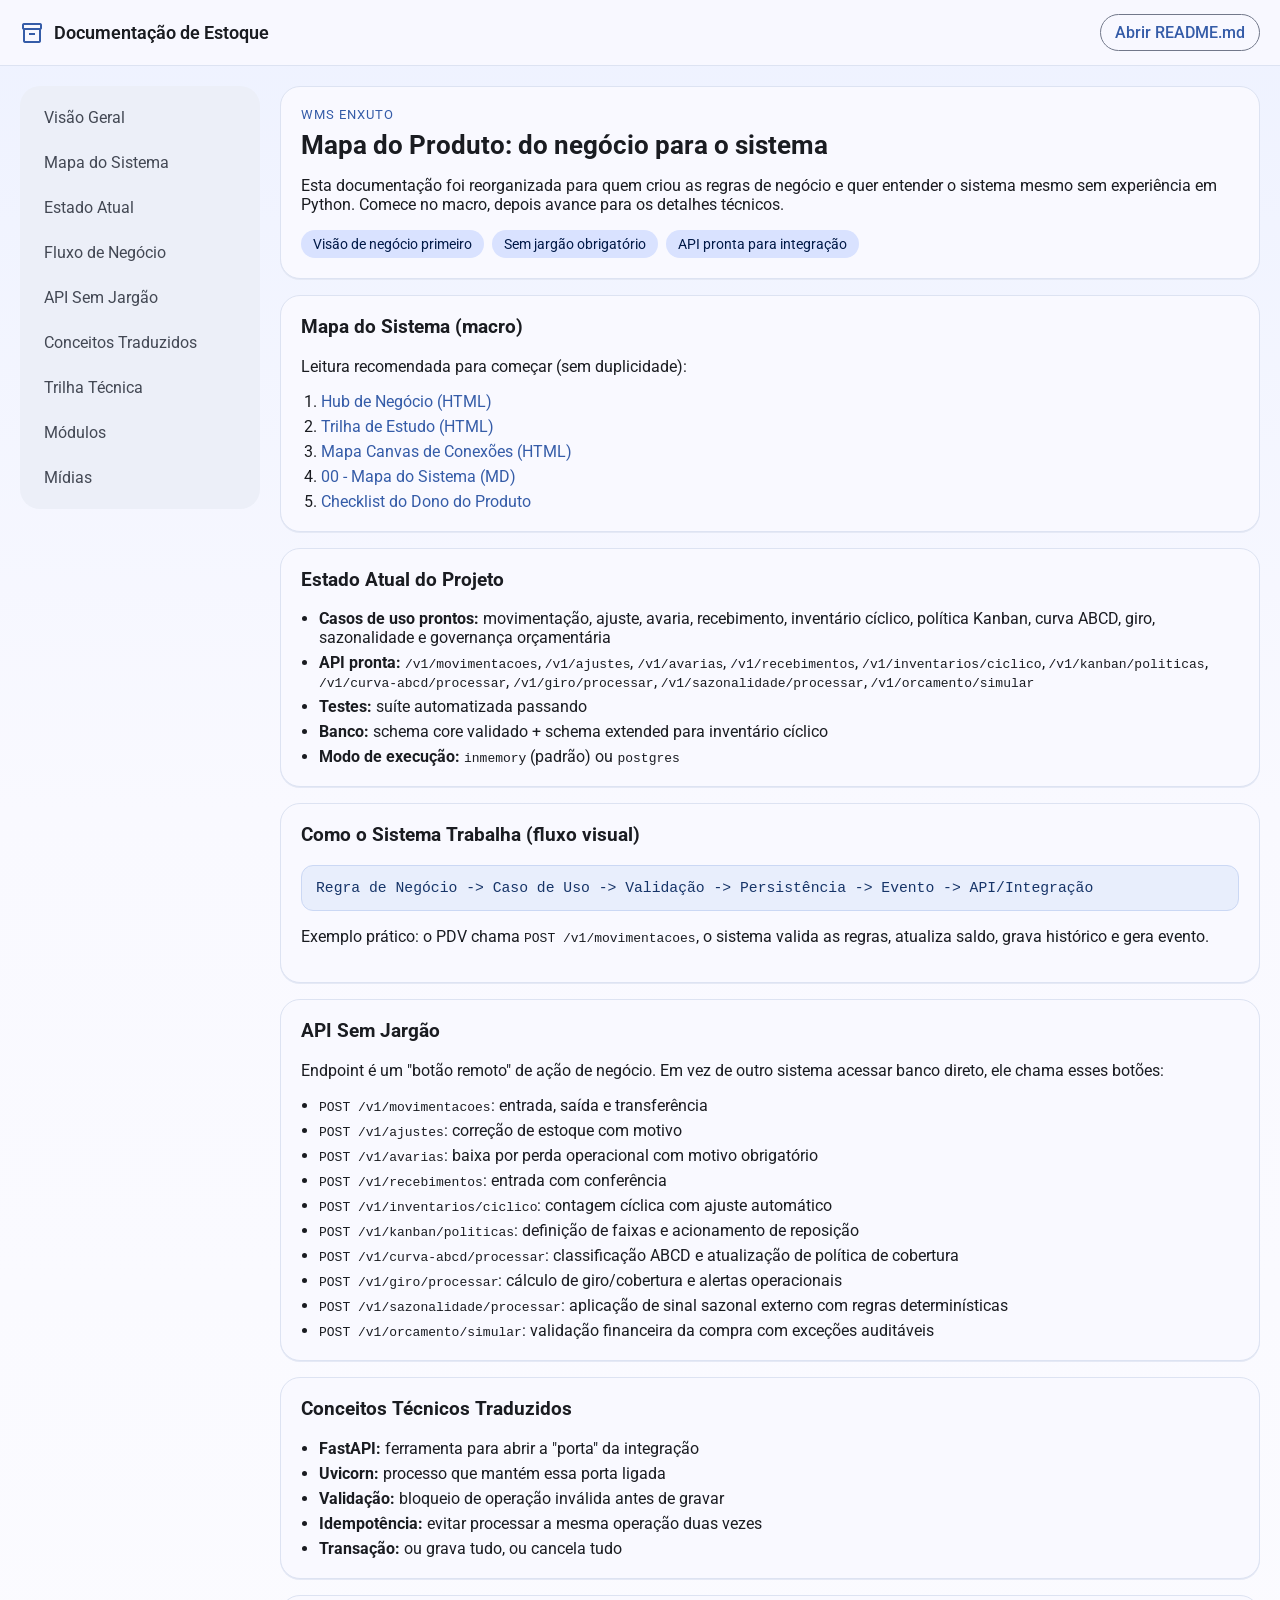
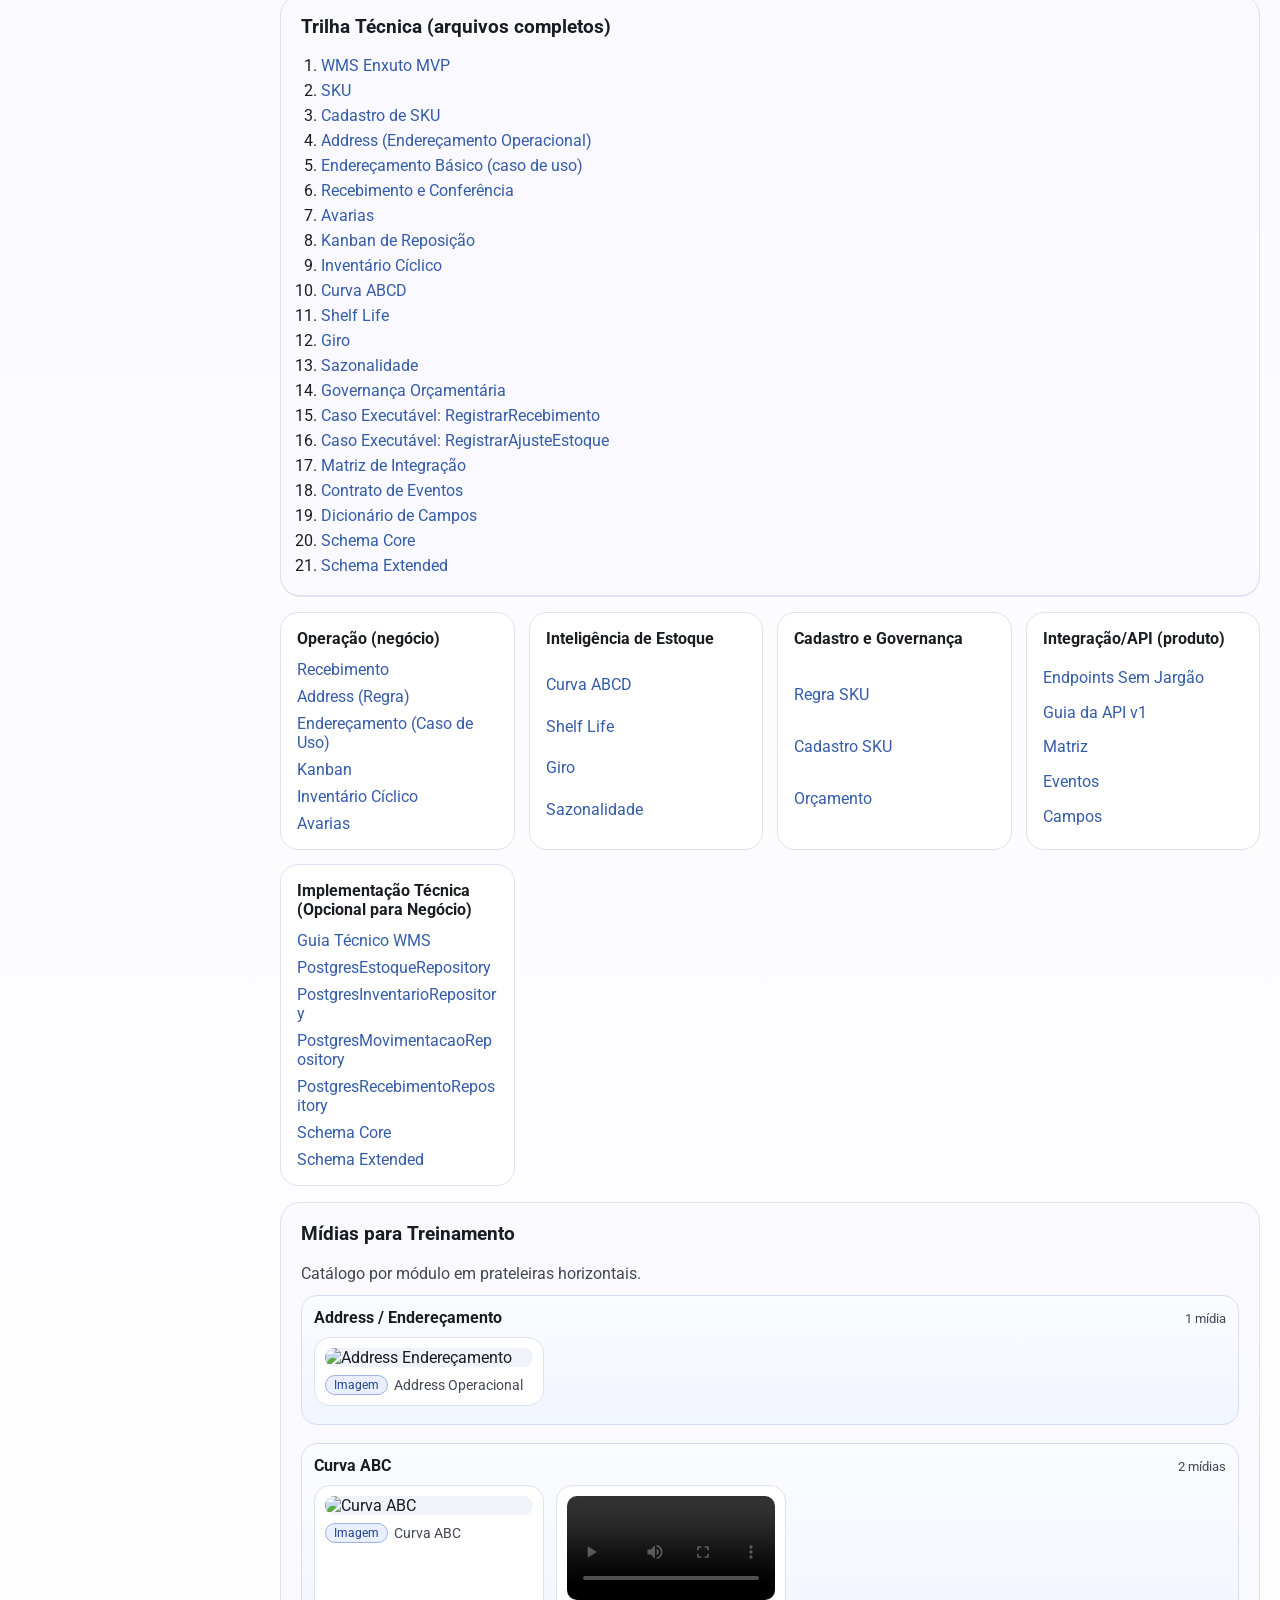
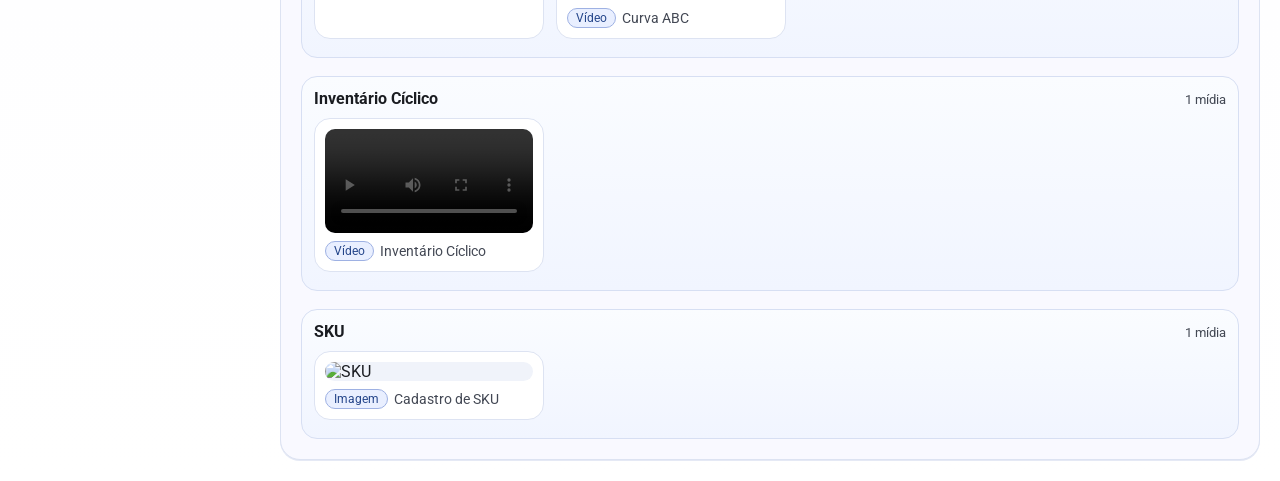
==== WMS/index.html @ b36e960f "chore: migrate repository root to monorepo Jade-stock" ====
<!doctype html>
<html lang="pt-BR">
  <head>
    <meta charset="UTF-8" />
    <meta name="viewport" content="width=device-width, initial-scale=1.0" />
    <title>Docs Estoque | WMS Enxuto</title>
    <link rel="preconnect" href="https://fonts.googleapis.com" />
    <link rel="preconnect" href="https://fonts.gstatic.com" crossorigin />
    <link
      href="https://fonts.googleapis.com/css2?family=Roboto:wght@400;500;700&family=Material+Symbols+Outlined"
      rel="stylesheet"
    />
    <link rel="stylesheet" href="styles.css" />
  </head>
  <body>
    <header class="top-app-bar">
      <div class="title-wrap">
        <span class="material-symbols-outlined">inventory_2</span>
        <h1>Documentação de Estoque</h1>
      </div>
      <a class="btn-outline" href="./README.md">Abrir README.md</a>
    </header>

    <div class="layout">
      <aside class="side-nav">
        <a href="#visao-geral">Visão Geral</a>
        <a href="#mapa-sistema">Mapa do Sistema</a>
        <a href="#estado-atual">Estado Atual</a>
        <a href="#fluxo-negocio">Fluxo de Negócio</a>
        <a href="#api-sem-jargao">API Sem Jargão</a>
        <a href="#conceitos">Conceitos Traduzidos</a>
        <a href="#trilha">Trilha Técnica</a>
        <a href="#modulos">Módulos</a>
        <a href="#midias">Mídias</a>
      </aside>

      <main class="content">
        <section id="visao-geral" class="surface">
          <p class="eyebrow">WMS Enxuto</p>
          <h2>Mapa do Produto: do negócio para o sistema</h2>
          <p>
            Esta documentação foi reorganizada para quem criou as regras de
            negócio e quer entender o sistema mesmo sem experiência em Python.
            Comece no macro, depois avance para os detalhes técnicos.
          </p>
          <div class="chip-row">
            <span class="chip">Visão de negócio primeiro</span>
            <span class="chip">Sem jargão obrigatório</span>
            <span class="chip">API pronta para integração</span>
          </div>
        </section>

        <section id="mapa-sistema" class="surface">
          <h3>Mapa do Sistema (macro)</h3>
          <p>Leitura recomendada para começar (sem duplicidade):</p>
          <ol class="reading-list">
            <li><a href="./docs_negocio/index.html">Hub de Negócio (HTML)</a></li>
            <li><a href="./docs_negocio/trilha_estudo.html">Trilha de Estudo (HTML)</a></li>
            <li><a href="./docs_negocio/mapa_canvas_conexoes.html">Mapa Canvas de Conexões (HTML)</a></li>
            <li><a href="./docs_negocio/00_mapa_sistema.md">00 - Mapa do Sistema (MD)</a></li>
            <li><a href="./docs_negocio/05_guia_de_perguntas_do_dono_do_produto.md">Checklist do Dono do Produto</a></li>
          </ol>
        </section>

        <section id="estado-atual" class="surface">
          <h3>Estado Atual do Projeto</h3>
          <ul class="plain-list">
            <li><strong>Casos de uso prontos:</strong> movimentação, ajuste, avaria, recebimento, inventário cíclico, política Kanban, curva ABCD, giro, sazonalidade e governança orçamentária</li>
            <li><strong>API pronta:</strong> <code>/v1/movimentacoes</code>, <code>/v1/ajustes</code>, <code>/v1/avarias</code>, <code>/v1/recebimentos</code>, <code>/v1/inventarios/ciclico</code>, <code>/v1/kanban/politicas</code>, <code>/v1/curva-abcd/processar</code>, <code>/v1/giro/processar</code>, <code>/v1/sazonalidade/processar</code>, <code>/v1/orcamento/simular</code></li>
            <li><strong>Testes:</strong> suíte automatizada passando</li>
            <li><strong>Banco:</strong> schema core validado + schema extended para inventário cíclico</li>
            <li><strong>Modo de execução:</strong> <code>inmemory</code> (padrão) ou <code>postgres</code></li>
          </ul>
        </section>

        <section id="fluxo-negocio" class="surface">
          <h3>Como o Sistema Trabalha (fluxo visual)</h3>
          <pre class="flow-diagram">Regra de Negócio -> Caso de Uso -> Validação -> Persistência -> Evento -> API/Integração</pre>
          <p>
            Exemplo prático: o PDV chama <code>POST /v1/movimentacoes</code>,
            o sistema valida as regras, atualiza saldo, grava histórico e gera evento.
          </p>
        </section>

        <section id="api-sem-jargao" class="surface">
          <h3>API Sem Jargão</h3>
          <p>
            Endpoint é um "botão remoto" de ação de negócio. Em vez de outro
            sistema acessar banco direto, ele chama esses botões:
          </p>
          <ul class="plain-list">
            <li><code>POST /v1/movimentacoes</code>: entrada, saída e transferência</li>
            <li><code>POST /v1/ajustes</code>: correção de estoque com motivo</li>
            <li><code>POST /v1/avarias</code>: baixa por perda operacional com motivo obrigatório</li>
            <li><code>POST /v1/recebimentos</code>: entrada com conferência</li>
            <li><code>POST /v1/inventarios/ciclico</code>: contagem cíclica com ajuste automático</li>
            <li><code>POST /v1/kanban/politicas</code>: definição de faixas e acionamento de reposição</li>
            <li><code>POST /v1/curva-abcd/processar</code>: classificação ABCD e atualização de política de cobertura</li>
            <li><code>POST /v1/giro/processar</code>: cálculo de giro/cobertura e alertas operacionais</li>
            <li><code>POST /v1/sazonalidade/processar</code>: aplicação de sinal sazonal externo com regras determinísticas</li>
            <li><code>POST /v1/orcamento/simular</code>: validação financeira da compra com exceções auditáveis</li>
          </ul>
        </section>

        <section id="conceitos" class="surface">
          <h3>Conceitos Técnicos Traduzidos</h3>
          <ul class="plain-list">
            <li><strong>FastAPI:</strong> ferramenta para abrir a "porta" da integração</li>
            <li><strong>Uvicorn:</strong> processo que mantém essa porta ligada</li>
            <li><strong>Validação:</strong> bloqueio de operação inválida antes de gravar</li>
            <li><strong>Idempotência:</strong> evitar processar a mesma operação duas vezes</li>
            <li><strong>Transação:</strong> ou grava tudo, ou cancela tudo</li>
          </ul>
        </section>

        <section id="trilha" class="surface">
          <h3>Trilha Técnica (arquivos completos)</h3>
          <ol class="reading-list">
            <li><a href="./Regra_de_negocios/Estoque/wms_enxuto/caso_de_uso/wms_enxuto_mvp.md">WMS Enxuto MVP</a></li>
            <li><a href="./Regra_de_negocios/Estoque/sku/regra_sku/sku.md">SKU</a></li>
            <li><a href="./Regra_de_negocios/Estoque/sku/caso_de_uso/cadastro_sku.md">Cadastro de SKU</a></li>
            <li><a href="./Regra_de_negocios/Estoque/address/address_regra/address.md">Address (Endereçamento Operacional)</a></li>
            <li><a href="./Regra_de_negocios/Estoque/enderecamento/caso_de_uso/enderecamento_basico.md">Endereçamento Básico (caso de uso)</a></li>
            <li><a href="./Regra_de_negocios/Estoque/recebimento/caso_de_uso/recebimento_conferencia.md">Recebimento e Conferência</a></li>
            <li><a href="./Regra_de_negocios/Estoque/avarias/regra_avarias/avarias.md">Avarias</a></li>
            <li><a href="./Regra_de_negocios/Estoque/kanban/regra_kanban/kanban.md">Kanban de Reposição</a></li>
            <li><a href="./Regra_de_negocios/Estoque/ciclico/regra_ciclico/ciclico.md">Inventário Cíclico</a></li>
            <li><a href="./Regra_de_negocios/Estoque/curva/regra_abc/curva_abcd.md">Curva ABCD</a></li>
            <li><a href="./Regra_de_negocios/Estoque/curva/regra_abc/shelf_life.md">Shelf Life</a></li>
            <li><a href="./Regra_de_negocios/Estoque/giro/regra_giro/giro_estoque.md">Giro</a></li>
            <li><a href="./Regra_de_negocios/Estoque/sazonalidade/regra_sazo/sazonalidade.md">Sazonalidade</a></li>
            <li><a href="./Regra_de_negocios/Estoque/governanca_orcamentaria/regra_orcamentaria.md">Governança Orçamentária</a></li>
            <li><a href="./Regra_de_negocios/Estoque/integracao/caso_de_uso_executavel_registrar_recebimento.md">Caso Executável: RegistrarRecebimento</a></li>
            <li><a href="./Regra_de_negocios/Estoque/integracao/caso_de_uso_executavel_registrar_ajuste_estoque.md">Caso Executável: RegistrarAjusteEstoque</a></li>
            <li><a href="./Regra_de_negocios/Estoque/integracao/matriz_conceitual_abas_api.md">Matriz de Integração</a></li>
            <li><a href="./Regra_de_negocios/Estoque/integracao/contrato_eventos.md">Contrato de Eventos</a></li>
            <li><a href="./Regra_de_negocios/Estoque/integracao/dicionario_campos_compartilhados.md">Dicionário de Campos</a></li>
            <li><a href="../Database/schema_core.sql">Schema Core</a></li>
            <li><a href="../Database/schema_extended.sql">Schema Extended</a></li>
          </ol>
        </section>

        <section id="modulos" class="grid">
          <article class="card">
            <h4>Operação (negócio)</h4>
            <a href="./Regra_de_negocios/Estoque/recebimento/caso_de_uso/recebimento_conferencia.md">Recebimento</a>
            <a href="./Regra_de_negocios/Estoque/address/address_regra/address.md">Address (Regra)</a>
            <a href="./Regra_de_negocios/Estoque/enderecamento/caso_de_uso/enderecamento_basico.md">Endereçamento (Caso de Uso)</a>
            <a href="./Regra_de_negocios/Estoque/kanban/regra_kanban/kanban.md">Kanban</a>
            <a href="./Regra_de_negocios/Estoque/ciclico/regra_ciclico/ciclico.md">Inventário Cíclico</a>
            <a href="./Regra_de_negocios/Estoque/avarias/regra_avarias/avarias.md">Avarias</a>
          </article>

          <article class="card">
            <h4>Inteligência de Estoque</h4>
            <a href="./Regra_de_negocios/Estoque/curva/regra_abc/curva_abcd.md">Curva ABCD</a>
            <a href="./Regra_de_negocios/Estoque/curva/regra_abc/shelf_life.md">Shelf Life</a>
            <a href="./Regra_de_negocios/Estoque/giro/regra_giro/giro_estoque.md">Giro</a>
            <a href="./Regra_de_negocios/Estoque/sazonalidade/regra_sazo/sazonalidade.md">Sazonalidade</a>
          </article>

          <article class="card">
            <h4>Cadastro e Governança</h4>
            <a href="./Regra_de_negocios/Estoque/sku/regra_sku/sku.md">Regra SKU</a>
            <a href="./Regra_de_negocios/Estoque/sku/caso_de_uso/cadastro_sku.md">Cadastro SKU</a>
            <a href="./Regra_de_negocios/Estoque/governanca_orcamentaria/regra_orcamentaria.md">Orçamento</a>
          </article>

          <article class="card">
            <h4>Integração/API (produto)</h4>
            <a href="./docs_negocio/03_endpoints_sem_jargao.md">Endpoints Sem Jargão</a>
            <a href="./wms/interfaces/api/README.md">Guia da API v1</a>
            <a href="./Regra_de_negocios/Estoque/integracao/matriz_conceitual_abas_api.md">Matriz</a>
            <a href="./Regra_de_negocios/Estoque/integracao/contrato_eventos.md">Eventos</a>
            <a href="./Regra_de_negocios/Estoque/integracao/dicionario_campos_compartilhados.md">Campos</a>
          </article>

          <article class="card">
            <h4>Implementação Técnica (Opcional para Negócio)</h4>
            <a href="./wms/README.md">Guia Técnico WMS</a>
            <a href="./wms/infrastructure/postgres/postgres_estoque_repository.py">PostgresEstoqueRepository</a>
            <a href="./wms/infrastructure/postgres/postgres_inventario_repository.py">PostgresInventarioRepository</a>
            <a href="./wms/infrastructure/postgres/postgres_movimentacao_repository.py">PostgresMovimentacaoRepository</a>
            <a href="./wms/infrastructure/postgres/postgres_recebimento_repository.py">PostgresRecebimentoRepository</a>
            <a href="../Database/schema_core.sql">Schema Core</a>
            <a href="../Database/schema_extended.sql">Schema Extended</a>
          </article>
        </section>

        <section id="midias" class="surface">
          <h3>Mídias para Treinamento</h3>
          <p class="media-note">Catálogo por módulo em prateleiras horizontais.</p>

          <div class="media-library netflix-catalog">
            <article class="media-shelf">
              <div class="shelf-header">
                <h4>Address / Endereçamento</h4>
                <span>1 mídia</span>
              </div>
              <div class="shelf-track">
                <figure class="media-tile">
                  <img src="./estoque_img/address_img/address.png" alt="Address Endereçamento" />
                  <figcaption><span class="tag">Imagem</span> Address Operacional</figcaption>
                </figure>
              </div>
            </article>

            <article class="media-shelf">
              <div class="shelf-header">
                <h4>Curva ABC</h4>
                <span>2 mídias</span>
              </div>
              <div class="shelf-track">
                <figure class="media-tile">
                  <img src="./estoque_img/Curva_ABC_img/Curva_abc.png" alt="Curva ABC" />
                  <figcaption><span class="tag">Imagem</span> Curva ABC</figcaption>
                </figure>
                <figure class="media-tile">
                  <video controls preload="metadata">
                    <source src="./estoque_midia/curva_abc_midia/curva_abcd.mp4" type="video/mp4" />
                  </video>
                  <figcaption><span class="tag">Vídeo</span> Curva ABC</figcaption>
                </figure>
              </div>
            </article>

            <article class="media-shelf">
              <div class="shelf-header">
                <h4>Inventário Cíclico</h4>
                <span>1 mídia</span>
              </div>
              <div class="shelf-track">
                <figure class="media-tile">
                  <video controls preload="metadata">
                    <source src="./estoque_midia/Ciclica_midia/Inventário_Cíclico.mp4" type="video/mp4" />
                  </video>
                  <figcaption><span class="tag">Vídeo</span> Inventário Cíclico</figcaption>
                </figure>
              </div>
            </article>

            <article class="media-shelf">
              <div class="shelf-header">
                <h4>SKU</h4>
                <span>1 mídia</span>
              </div>
              <div class="shelf-track">
                <figure class="media-tile">
                  <img src="./estoque_img/sku_img/sku.png" alt="SKU" />
                  <figcaption><span class="tag">Imagem</span> Cadastro de SKU</figcaption>
                </figure>
              </div>
            </article>
          </div>
        </section>
      </main>
    </div>

    <div id="media-modal" class="media-modal" aria-hidden="true">
      <button id="media-modal-close" class="media-modal-close" aria-label="Fechar visualização">×</button>
      <img id="media-modal-image" class="media-modal-image" alt="" />
      <p id="media-modal-caption" class="media-modal-caption"></p>
    </div>

    <script>
      (function () {
        const modal = document.getElementById("media-modal");
        const modalImage = document.getElementById("media-modal-image");
        const modalCaption = document.getElementById("media-modal-caption");
        const closeBtn = document.getElementById("media-modal-close");
        const mediaImages = document.querySelectorAll(".media-tile img");

        const openModal = (img) => {
          modalImage.src = img.src;
          modalImage.alt = img.alt || "Imagem ampliada";
          modalCaption.textContent = img.alt || "";
          modal.classList.add("open");
          modal.setAttribute("aria-hidden", "false");
          document.body.style.overflow = "hidden";
        };

        const closeModal = () => {
          modal.classList.remove("open");
          modal.setAttribute("aria-hidden", "true");
          modalImage.src = "";
          document.body.style.overflow = "";
        };

        mediaImages.forEach((img) => {
          img.classList.add("zoomable");
          img.addEventListener("click", () => openModal(img));
        });

        closeBtn.addEventListener("click", closeModal);
        modal.addEventListener("click", (event) => {
          if (event.target === modal) closeModal();
        });
        document.addEventListener("keydown", (event) => {
          if (event.key === "Escape" && modal.classList.contains("open")) {
            closeModal();
          }
        });
      })();
    </script>
  </body>
</html>
---- WMS/styles.css ----
:root {
  /* Material Design 3 inspired tokens */
  --md-sys-color-primary: #355ca8;
  --md-sys-color-on-primary: #ffffff;
  --md-sys-color-primary-container: #d9e2ff;
  --md-sys-color-on-primary-container: #001947;
  --md-sys-color-secondary-container: #dce5ff;
  --md-sys-color-surface: #f9f9ff;
  --md-sys-color-surface-container: #eceff8;
  --md-sys-color-outline: #72788a;
  --md-sys-color-on-surface: #1a1c21;
  --md-sys-color-on-surface-variant: #434854;
  --radius: 20px;
}

* {
  box-sizing: border-box;
}

body {
  margin: 0;
  font-family: Roboto, sans-serif;
  background: linear-gradient(180deg, #eef2ff 0%, #f9f9ff 22%, #ffffff 100%);
  color: var(--md-sys-color-on-surface);
}

.top-app-bar {
  position: sticky;
  top: 0;
  z-index: 10;
  display: flex;
  align-items: center;
  justify-content: space-between;
  gap: 16px;
  padding: 14px 20px;
  background: rgba(249, 249, 255, 0.9);
  backdrop-filter: blur(8px);
  border-bottom: 1px solid #dde3f2;
  flex-wrap: wrap;
}

.title-wrap {
  display: flex;
  align-items: center;
  gap: 10px;
}

.title-wrap h1 {
  margin: 0;
  font-size: 1.1rem;
  font-weight: 600;
}

.material-symbols-outlined {
  color: var(--md-sys-color-primary);
}

.btn-outline {
  text-decoration: none;
  color: var(--md-sys-color-primary);
  border: 1px solid var(--md-sys-color-outline);
  border-radius: 999px;
  padding: 8px 14px;
  font-weight: 500;
}

.layout {
  display: grid;
  grid-template-columns: 240px minmax(0, 1fr);
  gap: 20px;
  padding: 20px;
}

.side-nav {
  position: sticky;
  top: 76px;
  align-self: start;
  display: flex;
  flex-direction: column;
  gap: 6px;
  background: var(--md-sys-color-surface-container);
  border-radius: var(--radius);
  padding: 12px;
}

.side-nav a {
  text-decoration: none;
  color: var(--md-sys-color-on-surface-variant);
  padding: 10px 12px;
  border-radius: 12px;
  overflow-wrap: anywhere;
  word-break: break-word;
}

.side-nav a:hover {
  background: #dfe6fb;
  color: var(--md-sys-color-on-primary-container);
}

.content {
  display: grid;
  gap: 16px;
}

.surface {
  background: var(--md-sys-color-surface);
  border: 1px solid #dde3f2;
  border-radius: var(--radius);
  padding: 20px;
  box-shadow: 0 1px 0 #e5e9f5;
}

.eyebrow {
  margin: 0;
  font-size: 0.8rem;
  color: var(--md-sys-color-primary);
  text-transform: uppercase;
  letter-spacing: 0.08em;
}

h2 {
  margin: 8px 0 10px;
  font-size: 1.6rem;
}

h3 {
  margin-top: 0;
}

.plain-list {
  margin: 0;
  padding-left: 18px;
  display: grid;
  gap: 6px;
}

.flow-diagram {
  margin: 0 0 10px;
  padding: 14px;
  border-radius: 12px;
  background: #e8eefc;
  border: 1px solid #cbd8f4;
  color: #163468;
  font-size: 0.92rem;
  overflow-x: auto;
}

.chip-row {
  display: flex;
  flex-wrap: wrap;
  gap: 8px;
  margin-top: 12px;
}

.chip {
  background: var(--md-sys-color-primary-container);
  color: var(--md-sys-color-on-primary-container);
  border-radius: 999px;
  padding: 6px 12px;
  font-size: 0.85rem;
}

.reading-list {
  margin: 0;
  padding-left: 20px;
  display: grid;
  gap: 6px;
}

.reading-list a,
.card a {
  color: var(--md-sys-color-primary);
  text-decoration: none;
  overflow-wrap: anywhere;
  word-break: break-word;
}

.reading-list a:hover,
.card a:hover {
  text-decoration: underline;
}

.grid {
  display: grid;
  grid-template-columns: repeat(auto-fit, minmax(220px, 1fr));
  gap: 14px;
}

.card {
  background: #fff;
  border: 1px solid #dde3f2;
  border-radius: 18px;
  padding: 16px;
  display: grid;
  gap: 8px;
  overflow-wrap: anywhere;
  word-break: break-word;
}

.card h4 {
  margin: 0 0 4px;
}

.media-grid {
  display: grid;
  grid-template-columns: repeat(auto-fit, minmax(220px, 1fr));
  gap: 14px;
}

.media-note {
  margin: 0 0 12px;
  color: var(--md-sys-color-on-surface-variant);
}

.media-library {
  display: grid;
  gap: 14px;
}

.netflix-catalog {
  gap: 18px;
}

.media-shelf {
  background: linear-gradient(180deg, #fafcff 0%, #f1f5ff 100%);
  border: 1px solid #d7dff3;
  border-radius: 16px;
  padding: 12px;
}

.shelf-header {
  display: flex;
  justify-content: space-between;
  align-items: baseline;
  margin-bottom: 10px;
}

.shelf-header h4 {
  margin: 0;
}

.shelf-header span {
  font-size: 0.8rem;
  color: var(--md-sys-color-on-surface-variant);
}

.shelf-track {
  display: flex;
  gap: 12px;
  overflow-x: auto;
  padding-bottom: 6px;
  scroll-snap-type: x mandatory;
}

.media-tile {
  min-width: 230px;
  max-width: 230px;
  scroll-snap-align: start;
}

.media-tile figcaption {
  display: flex;
  align-items: center;
  gap: 6px;
}

.tag {
  font-size: 0.72rem;
  border: 1px solid #9eb1e3;
  color: #24458a;
  border-radius: 999px;
  padding: 2px 8px;
  background: #e9efff;
}

figure {
  margin: 0;
  background: #fff;
  border: 1px solid #dde3f2;
  border-radius: 16px;
  padding: 10px;
}

figure img,
figure video {
  width: 100%;
  border-radius: 10px;
  display: block;
  background: #f0f3fa;
}

.zoomable {
  cursor: zoom-in;
}

figcaption {
  margin-top: 8px;
  font-size: 0.88rem;
  color: var(--md-sys-color-on-surface-variant);
  overflow-wrap: anywhere;
  word-break: break-word;
}

.media-modal {
  position: fixed;
  inset: 0;
  z-index: 1000;
  display: none;
  align-items: center;
  justify-content: center;
  flex-direction: column;
  gap: 10px;
  padding: 24px;
  background: rgba(10, 16, 30, 0.86);
}

.media-modal.open {
  display: flex;
}

.media-modal-image {
  max-width: min(96vw, 1200px);
  max-height: 82vh;
  width: auto;
  height: auto;
  border-radius: 12px;
  box-shadow: 0 14px 36px rgba(0, 0, 0, 0.45);
}

.media-modal-caption {
  margin: 0;
  color: #e8ecf9;
  font-size: 0.95rem;
}

.media-modal-close {
  position: absolute;
  top: 16px;
  right: 20px;
  border: none;
  border-radius: 999px;
  width: 38px;
  height: 38px;
  font-size: 1.4rem;
  color: #0d1a3d;
  background: #e9efff;
  cursor: pointer;
}

@media (max-width: 960px) {
  .layout {
    grid-template-columns: 1fr;
    padding: 14px;
  }

  .side-nav {
    position: static;
    flex-direction: row;
    flex-wrap: wrap;
  }
}

.canvas-wrap {
  overflow-x: auto;
}

.canvas-board {
  position: relative;
  min-width: 1200px;
  min-height: 820px;
  border: 1px dashed #bfd0f3;
  border-radius: 16px;
  background:
    radial-gradient(circle at 1px 1px, #d6dff5 1px, transparent 0) 0 0 / 20px 20px,
    linear-gradient(180deg, #f8faff 0%, #f2f6ff 100%);
}

.canvas-lines {
  position: absolute;
  inset: 0;
  width: 100%;
  height: 100%;
  pointer-events: none;
}

.canvas-lines line {
  stroke: #5e6b8f;
  stroke-width: 2;
  stroke-dasharray: 6 6;
}

.node {
  position: absolute;
  width: 320px;
  max-width: 320px;
  padding: 14px;
  border-radius: 16px;
  border: 1px solid #d5ddf3;
  background: #ffffff;
  box-shadow: 0 8px 18px rgba(42, 68, 120, 0.08);
  display: grid;
  gap: 6px;
  overflow-wrap: anywhere;
  word-break: break-word;
}

.node h4 {
  margin: 0 0 4px;
  font-size: 0.98rem;
}

.node a {
  color: #24458a;
  text-decoration: none;
  overflow-wrap: anywhere;
  word-break: break-word;
}

.node a:hover {
  text-decoration: underline;
}

.node p {
  margin: 0;
  color: #3f4e74;
  font-size: 0.9rem;
  overflow-wrap: anywhere;
  word-break: break-word;
}

code {
  white-space: normal;
  overflow-wrap: anywhere;
  word-break: break-word;
}

.node-rule {
  left: 36px;
  top: 44px;
}

.node-domain {
  left: 430px;
  top: 44px;
}

.node-usecase {
  left: 430px;
  top: 284px;
}

.node-api {
  left: 840px;
  top: 44px;
}

.node-repo {
  left: 840px;
  top: 284px;
}

.node-db {
  left: 840px;
  top: 586px;
}

.node-tests {
  left: 430px;
  top: 586px;
}

.canvas-lane {
  display: grid;
  grid-template-columns: minmax(240px, 1fr) 56px minmax(240px, 1fr) 56px minmax(240px, 1fr);
  gap: 10px;
  align-items: stretch;
  margin-bottom: 8px;
}

.canvas-lane-center {
  grid-template-columns: minmax(280px, 860px);
  justify-content: center;
}

.canvas-card {
  background: #fff;
  border: 1px solid #d5ddf3;
  border-radius: 16px;
  box-shadow: 0 8px 18px rgba(42, 68, 120, 0.08);
  padding: 14px;
  display: grid;
  gap: 6px;
  overflow-wrap: anywhere;
  word-break: break-word;
}

.canvas-card h4 {
  margin: 0 0 4px;
}

.canvas-card a {
  color: #24458a;
  text-decoration: none;
  overflow-wrap: anywhere;
  word-break: break-word;
}

.canvas-card a:hover {
  text-decoration: underline;
}

.canvas-card p {
  margin: 0;
}

.canvas-card-wide {
  max-width: 860px;
}

.lane-arrow,
.lane-drop {
  display: flex;
  align-items: center;
  justify-content: center;
  color: #42598f;
  font-size: 1.5rem;
  font-weight: 700;
  user-select: none;
}

.lane-drop {
  margin: 2px 0 10px;
}

@media (max-width: 1100px) {
  .canvas-lane {
    grid-template-columns: 1fr;
    gap: 8px;
  }

  .lane-arrow {
    transform: rotate(90deg);
    min-height: 28px;
  }

  .canvas-lane-center {
    grid-template-columns: 1fr;
  }
}
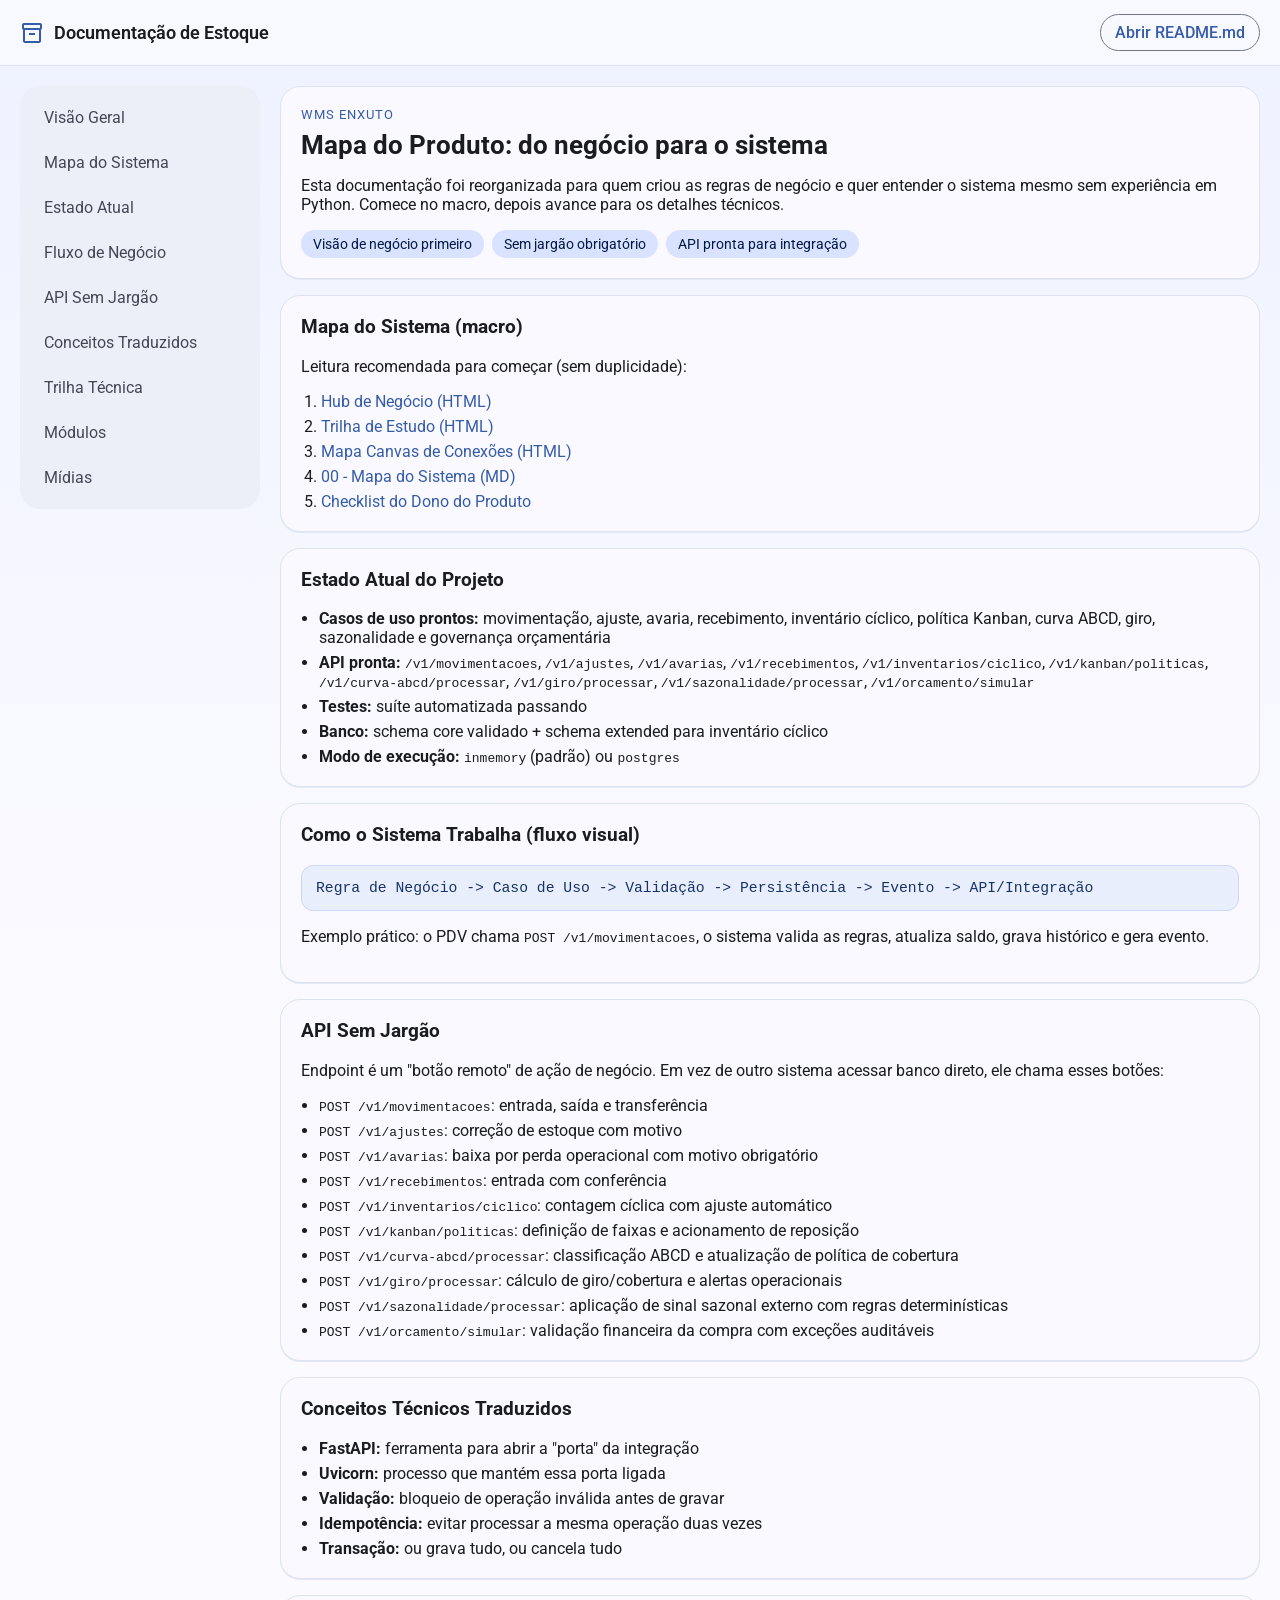
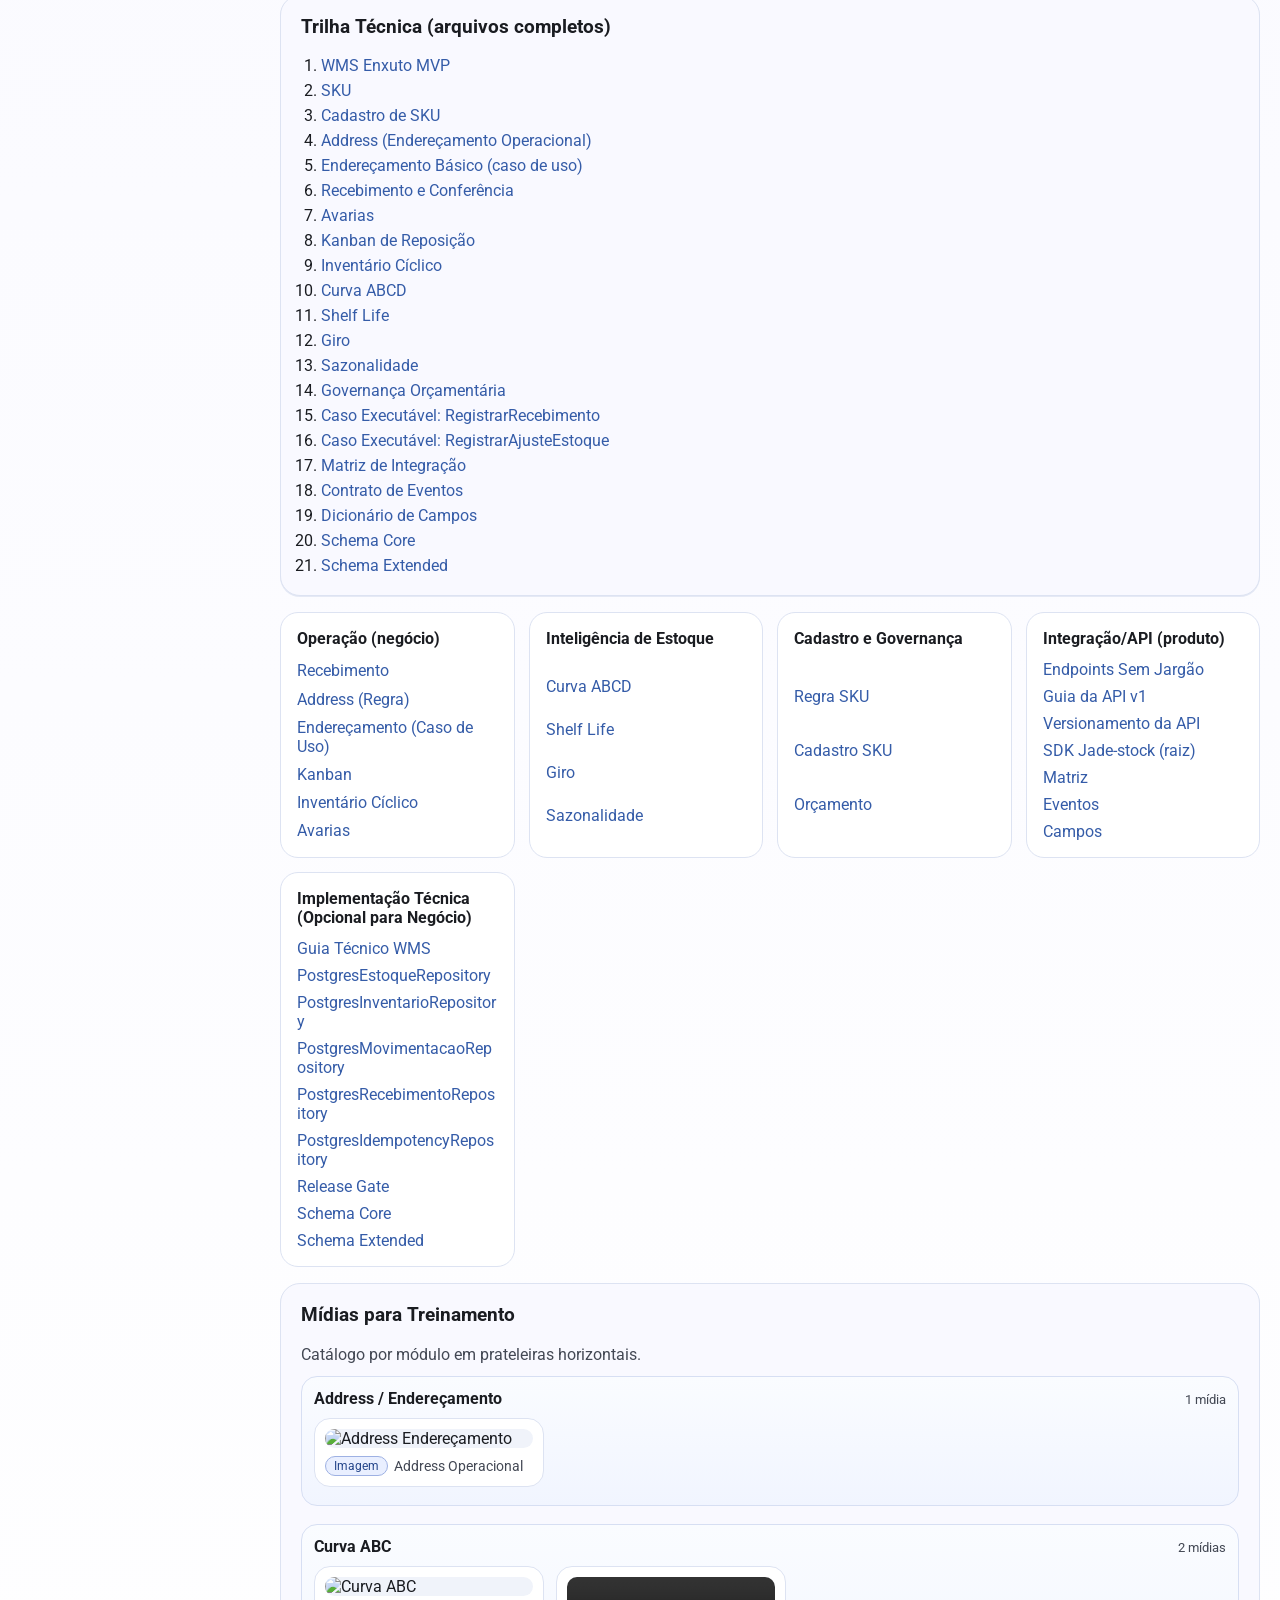
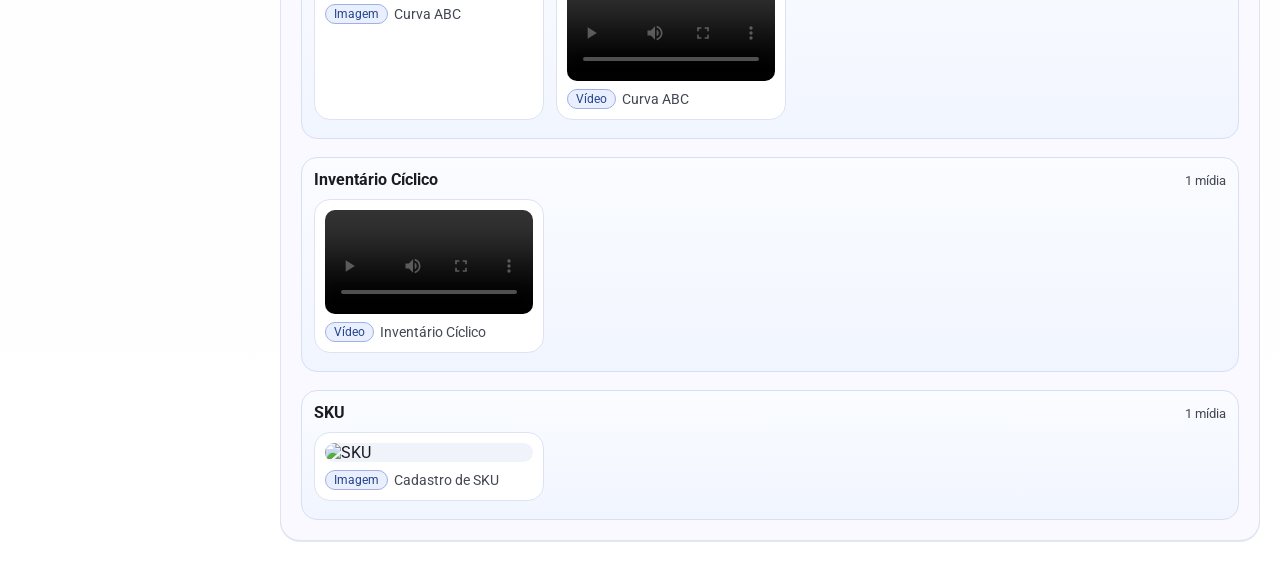
==== commit c331a6c0: "docs: atualizar index, trilha e canvas para estado atual do WMS" ====
--- a/WMS/index.html
+++ b/WMS/index.html
@@ -170,6 +170,8 @@
             <h4>Integração/API (produto)</h4>
             <a href="./docs_negocio/03_endpoints_sem_jargao.md">Endpoints Sem Jargão</a>
             <a href="./wms/interfaces/api/README.md">Guia da API v1</a>
+            <a href="./API_VERSIONING.md">Versionamento da API</a>
+            <a href="../sdk/README.md">SDK Jade-stock (raiz)</a>
             <a href="./Regra_de_negocios/Estoque/integracao/matriz_conceitual_abas_api.md">Matriz</a>
             <a href="./Regra_de_negocios/Estoque/integracao/contrato_eventos.md">Eventos</a>
             <a href="./Regra_de_negocios/Estoque/integracao/dicionario_campos_compartilhados.md">Campos</a>
@@ -182,6 +184,8 @@
             <a href="./wms/infrastructure/postgres/postgres_inventario_repository.py">PostgresInventarioRepository</a>
             <a href="./wms/infrastructure/postgres/postgres_movimentacao_repository.py">PostgresMovimentacaoRepository</a>
             <a href="./wms/infrastructure/postgres/postgres_recebimento_repository.py">PostgresRecebimentoRepository</a>
+            <a href="./wms/infrastructure/postgres/postgres_idempotency_repository.py">PostgresIdempotencyRepository</a>
+            <a href="./scripts/release_gate.sh">Release Gate</a>
             <a href="../Database/schema_core.sql">Schema Core</a>
             <a href="../Database/schema_extended.sql">Schema Extended</a>
           </article>
